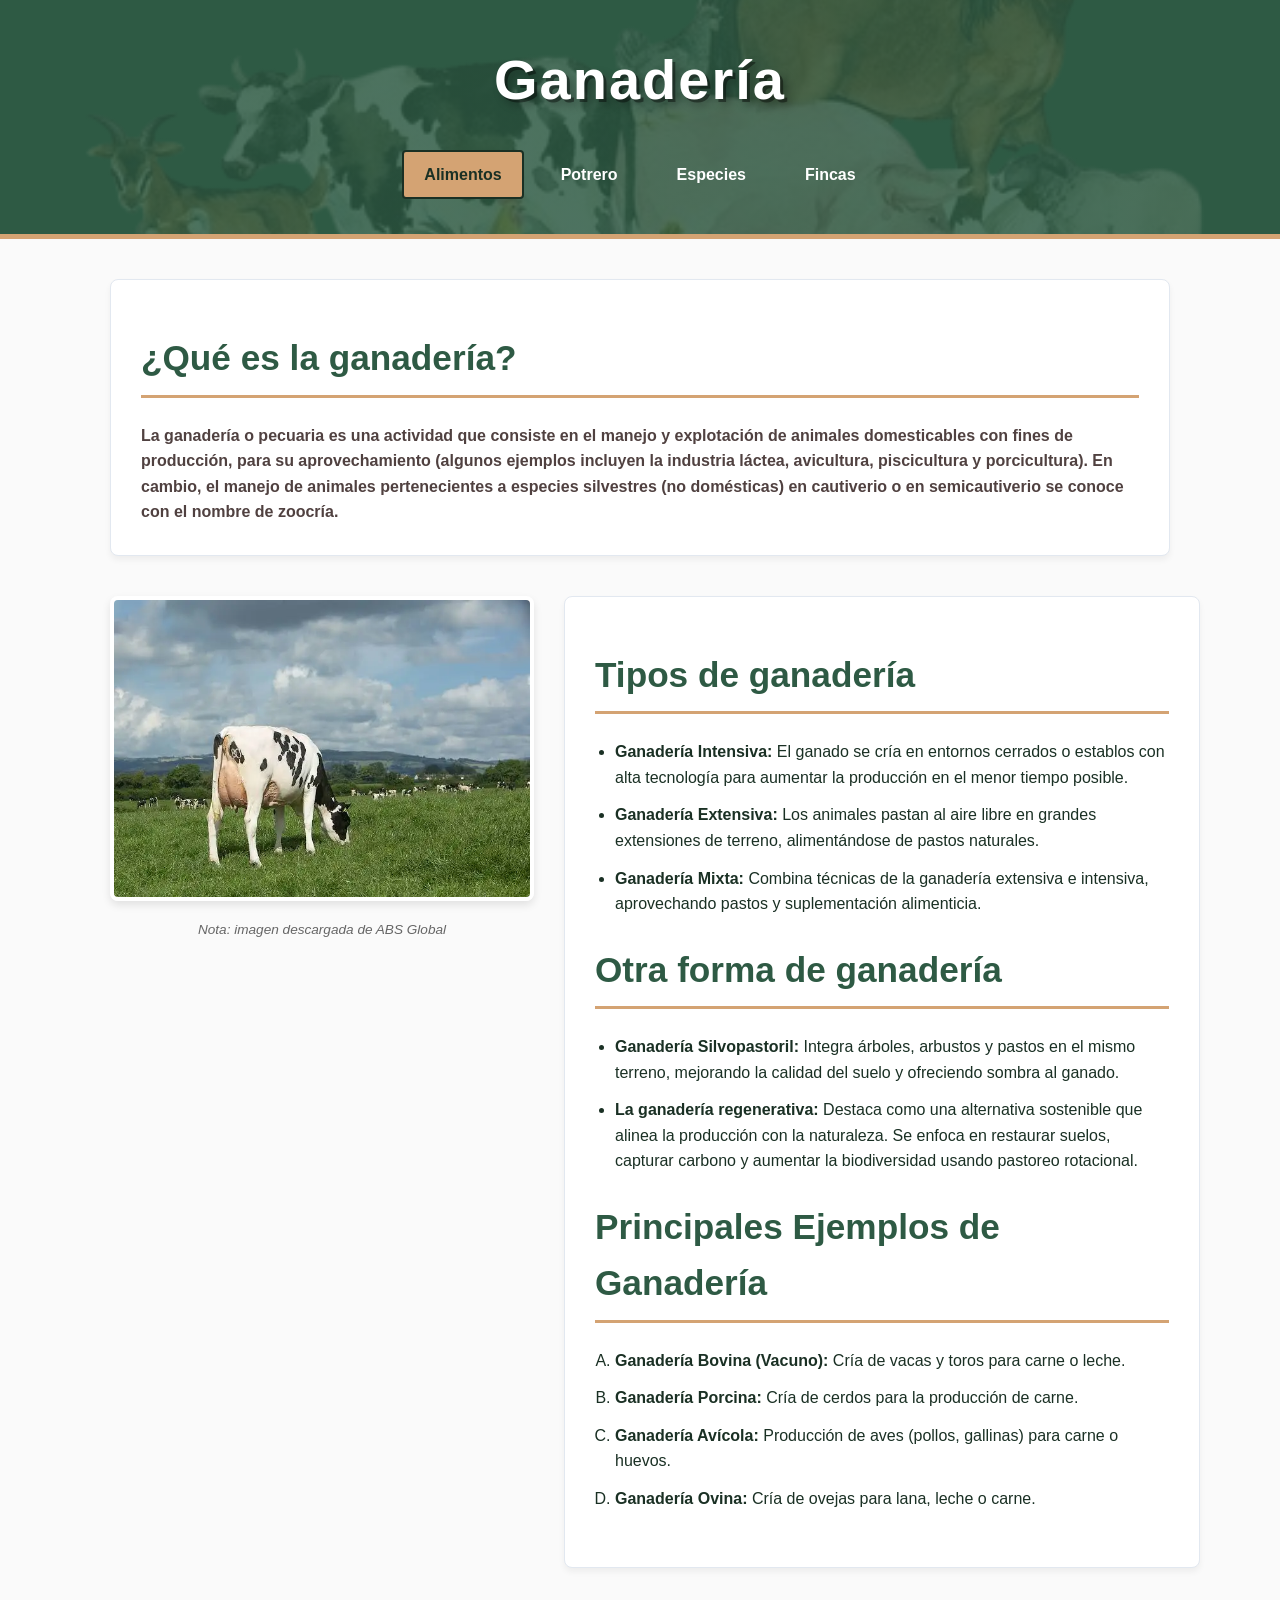
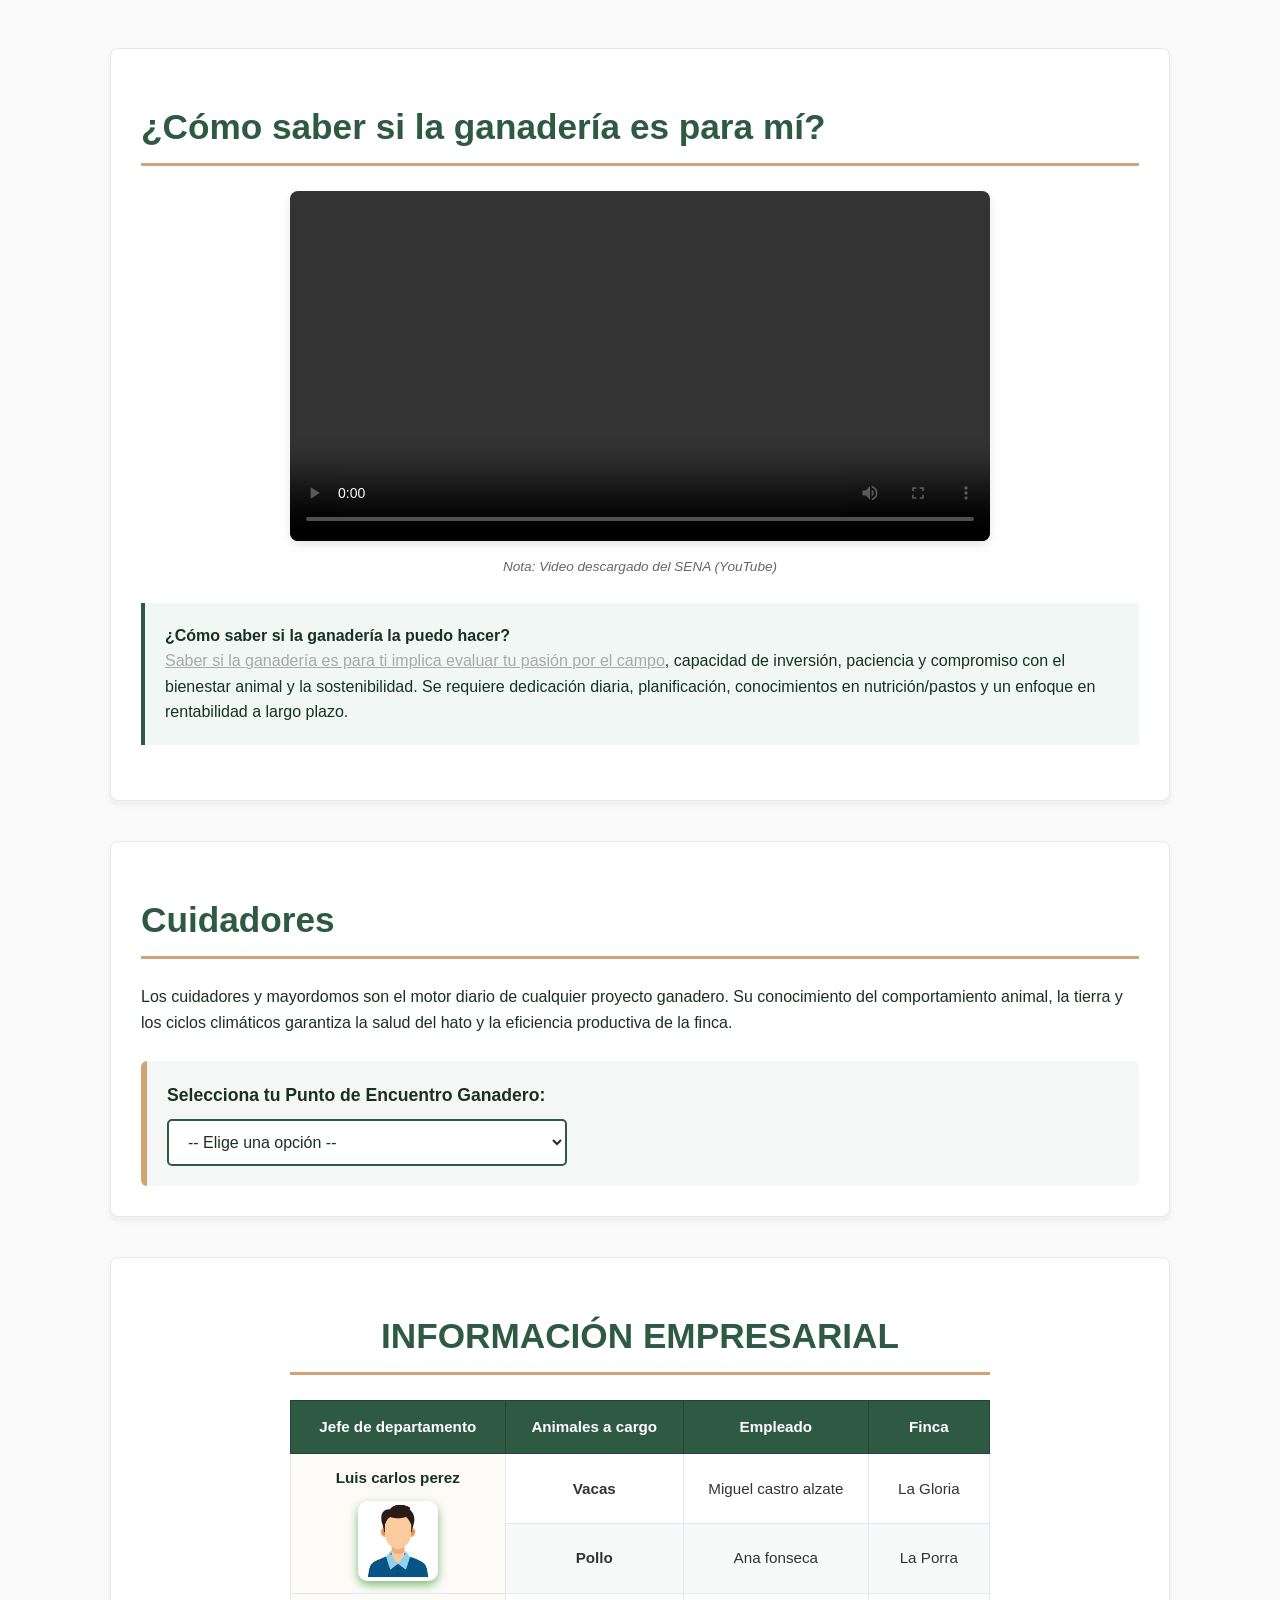
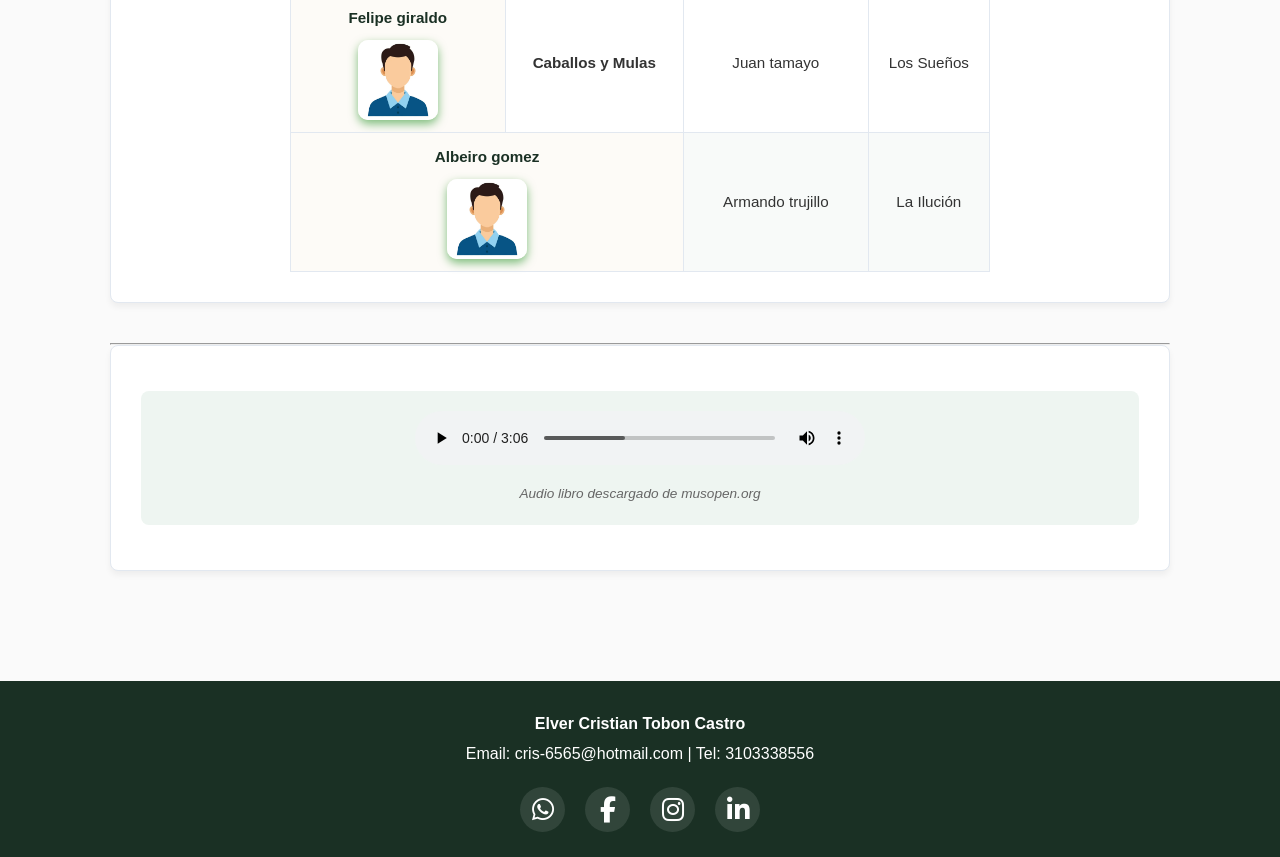
==== index.html @ 815543e6 "Es el proyecto de la pagina wed con lo visto" ====
<!DOCTYPE html>
<html lang="es">
<head>
    <meta charset="UTF-8">
    <meta name="viewport" content="width=device-width, initial-scale=1.0">
    <title>Ganadería Sostenible</title>
    <link class="website-icon" type="image/png" href="imagenes/favicon2.webp">
    
    <link rel="stylesheet" href="https://cdnjs.cloudflare.com/ajax/libs/font-awesome/6.5.1/css/all.min.css">
    
    <link rel="stylesheet" href="css/estilos.css">
</head>
<body>

    <header class="main-header">
        <div class="header-overlay">
            <h1>Ganadería</h1>
            <nav class="nav-bar">
                <a href="index.html" class="active">Alimentos</a>
                <a href="tablas.html">Potrero</a>
                <a href="listas.html">Especies</a> 
                <a href="listas.html">Fincas</a> 
            </nav>
        </div>
    </header>

    <main class="container">
        
        <section class="intro-section">
            <h2>¿Qué es la ganadería?</h2>
            <article class="intro-text">
                <p id="parrafo1">
                    La ganadería o pecuaria es una actividad que consiste en el manejo y explotación de animales domesticables con fines de producción, para su aprovechamiento (algunos ejemplos incluyen la industria láctea, avicultura, piscicultura y porcicultura). En cambio, el manejo de animales pertenecientes a especies silvestres (no domésticas) en cautiverio o en semicautiverio se conoce con el nombre de zoocría.
                </p>
            </article>
        </section>

        <section class="grid-layout">
            <div class="media-box">
                <img src="imagenes/ganado.webp" alt="Ganado vacuno en el campo">
                <p class="caption">Nota: imagen descargada de ABS Global</p>
            </div>
            
            <article class="info-box">
                <h2>Tipos de ganadería</h2>
                <ul>
                    <li><strong>Ganadería Intensiva:</strong> El ganado se cría en entornos cerrados o establos con alta tecnología para aumentar la producción en el menor tiempo posible.</li>
                    <li><strong>Ganadería Extensiva:</strong> Los animales pastan al aire libre en grandes extensiones de terreno, alimentándose de pastos naturales.</li>
                    <li><strong>Ganadería Mixta:</strong> Combina técnicas de la ganadería extensiva e intensiva, aprovechando pastos y suplementación alimenticia.</li>
                </ul>

                <h2>Otra forma de ganadería</h2>
                <ul>
                    <li><strong>Ganadería Silvopastoril:</strong> Integra árboles, arbustos y pastos en el mismo terreno, mejorando la calidad del suelo y ofreciendo sombra al ganado.</li>
                    <li><strong>La ganadería regenerativa:</strong> Destaca como una alternativa sostenible que alinea la producción con la naturaleza. Se enfoca en restaurar suelos, capturar carbono y aumentar la biodiversidad usando pastoreo rotacional.</li>
                </ul>

                <h2>Principales Ejemplos de Ganadería</h2>    
                <ol type="A">
                    <li><strong>Ganadería Bovina (Vacuno):</strong> Cría de vacas y toros para carne o leche.</li>
                    <li><strong>Ganadería Porcina:</strong> Cría de cerdos para la producción de carne.</li>
                    <li><strong>Ganadería Avícola:</strong> Producción de aves (pollos, gallinas) para carne o huevos.</li>
                    <li><strong>Ganadería Ovina:</strong> Cría de ovejas para lana, leche o carne.</li>
                </ol>
            </article>
        </section>

        <section class="multimedia-section">
            <h2>¿Cómo saber si la ganadería es para mí?</h2>
            
            <div class="video-container">
                <video src="video/SENA En 1 Minuto - Ganadería de precisión.mp4" controls></video>
                <p class="caption">Nota: Video descargado del SENA (YouTube)</p>
            </div>

            <div class="reflection-text">
                <p><strong>¿Cómo saber si la ganadería la puedo hacer?</strong></p>
                <p>
                    <span id="imp1">Saber si la ganadería es para ti implica evaluar tu pasión por el campo</span>, capacidad de inversión, paciencia y compromiso con el bienestar animal y la sostenibilidad. Se requiere dedicación diaria, planificación, conocimientos en nutrición/pastos y un enfoque en rentabilidad a largo plazo.
                </p>
            </div>
        </section>

        <section class="cuidadores-section">
            <h2>Cuidadores</h2>
            <p>
                Los cuidadores y mayordomos son el motor diario de cualquier proyecto ganadero. Su conocimiento del comportamiento animal, la tierra y los ciclos climáticos garantiza la salud del hato y la eficiencia productiva de la finca.
            </p>

            <div class="dropdown-box">
                <label for="puntos-encuentro"><strong>Selecciona tu Punto de Encuentro Ganadero:</strong></label>
                <select id="puntos-encuentro" name="puntos-encuentro">
                    <option value="" disabled selected>-- Elige una opción --</option>
                    <option value="bello">Bello</option>
                    <option value="copacabana">Copacabana</option>
                    <option value="caldas">Caldas</option>
                    <option value="sabaneta">Sabaneta</option>
                    <option value="san-felix">San Félix</option>
                </select>
            </div>
        </section>
        <section class="table-section">
            <table class="empresa-table">
                <caption><h2>INFORMACIÓN EMPRESARIAL</h2></caption>
                <thead>
                    <tr>
                        <th>Jefe de departamento</th>
                        <th>Animales a cargo</th>
                        <th>Empleado</th>
                        <th>Finca</th>
                    </tr>
                </thead>
                <tbody>
                    <tr>
                        <td class="boss-cell" rowspan="2">
                            Luis carlos perez <br>
                            <img class="imagenesTablas" src="imagenes/avatar.jpg" alt="Ganado">
                        </td>
                        <td><strong>Vacas</strong></td>
                        <td>Miguel castro alzate</td>
                        <td>La Gloria</td>
                    </tr>
                    <tr>
                        <td><strong>Pollo</strong></td>
                        <td>Ana fonseca</td>
                        <td>La Porra</td>
                    </tr>
                    <tr>
                        <td class="boss-cell">
                            Felipe giraldo <br>
                            <img class="imagenesTablas" src="imagenes/avatar.jpg" alt="Ganado">
                        </td>
                        <td><strong>Caballos y Mulas</strong></td>
                        <td>Juan tamayo</td>
                        <td>Los Sueños</td>
                    </tr>
                    <tr>
                        <td class="boss-cell" colspan="2">
                            Albeiro gomez <br>
                            <img class="imagenesTablas" src="imagenes/avatar.jpg" alt="Ganado">
                        </td>
                        <td>Armando trujillo</td>
                        <td>La Ilución</td>
                    </tr>
                </tbody>
            </table>
        </section>
        
        <hr>

        <section class="audio-section">
            <div class="audio-container">
                <audio src="audio/01.mp3" controls></audio>
                <p class="caption">Audio libro descargado de musopen.org</p>
            </div>
        </section>

    </main>

    <footer class="main-footer">
        <p><strong>Elver Cristian Tobon Castro</strong></p>
        <p>Email: cris-6565@hotmail.com | Tel: 3103338556</p>
        
        <div class="social-networks">
            <a href="https://wa.me/573103338556" target="_blank" class="icon-whatsapp" title="WhatsApp">
                <i class="fa-brands fa-whatsapp"></i>
            </a>
            <a href="https://facebook.com" target="_blank" class="icon-facebook" title="Facebook">
                <i class="fa-brands fa-facebook-f"></i>
            </a>
            <a href="https://instagram.com" target="_blank" class="icon-instagram" title="Instagram">
                <i class="fa-brands fa-instagram"></i>
            </a>
            <a href="https://linkedin.com" target="_blank" class="icon-linkedin" title="LinkedIn">
                <i class="fa-brands fa-linkedin-in"></i>
            </a>
        </div>
    </footer>

</body>
</html>
---- css/estilos.css ----
/* 1. CONFIGURACIÓN GENERAL Y EL MODELO DE CAJAS*/
:root {
    --color-principal: #2E5A44;  /* Verde bosque */
    --color-secundario: #D4A373; /* Tono tierra/madera */
    --color-oscuro: #1A3024;     /* Verde muy oscuro para texto */
    --color-claro: #FAFAFA;      /* Fondo casi blanco */
    --color-tarjeta: #FFFFFF;    /* Blanco puro para cajas */
    --fuente: 'Segoe UI', Tahoma, Geneva, Verdana, sans-serif;
}

* {
    box-sizing: border-box;
    margin: 0;
    padding: 0;
}

body {
    font-family: var(--fuente);
    background-color: var(--color-claro);
    color: var(--color-oscuro);
    line-height: 1.6;
}

.container {
    max-width: 1100px;
    margin: 0 auto; 
    padding: 20px;  
}

/*2. ENCABEZADO Y NAVEGACIÓN*/
header, .main-header {
    background-color: var(--color-principal);
    background-image: linear-gradient(rgba(46, 90, 68, 0.85), rgba(46, 90, 68, 0.85)), url("../imagenes/animalesgranjabannersinfondo.png");
    background-size: cover;
    background-position: center;
    background-repeat: no-repeat;
    color: white;
    text-align: center;
    display: flex;
    flex-direction: column;
    align-items: center;
    padding: 35px 10px; 
    margin-bottom: 20px; 
    border-bottom: 5px solid var(--color-secundario); 
}

.main-header h1 {
    font-size: 3.5rem;
    margin-bottom: 25px; 
    letter-spacing: 2px;
    text-shadow: 3px 3px 0px rgba(0, 0, 0, 0.4), 6px 6px 10px rgba(0, 0, 0, 0.3);
}

#imglogo {
    width: 100%;
    max-width: 400px;
    height: auto;
    margin-bottom: 10px;
}

.nav-bar {
    display: flex;
    justify-content: center;
    gap: 15px;
    width: 100%;
}

.nav-bar a {
    color: white;
    text-decoration: none;
    font-weight: bold;
    transition: all 0.3s ease;
    padding: 10px 20px; 
    border: 2px solid transparent; 
    border-radius: 4px;
}

.nav-bar a:hover, .nav-bar a.active {
    background-color: var(--color-secundario);
    color: var(--color-oscuro);
    border: 2px solid var(--color-oscuro); 
}

#parrafo1 {
    color: rgb(80, 65, 64);
    font-weight: bold;
    font-family: Verdana, Geneva, Tahoma, sans-serif;
}

#imp1 {
    text-decoration: underline;
    color: darkgray;
}

/* 3. SECCIONES Y TARJETAS*/
h2 {
    font-size: 2.2rem;
    color: var(--color-principal);
    padding-bottom: 8px;
    margin-top: 20px;    
    margin-bottom: 25px; 
    border-bottom: 3px solid var(--color-secundario); 
}

.intro-section, .info-box, .cuidadores-section, .multimedia-section, .audio-section, .table-section {
    background: var(--color-tarjeta);
    border-radius: 8px;
    box-shadow: 0 4px 6px rgba(0,0,0,0.05);
    padding: 30px;       
    margin-bottom: 40px; 
    border: 1px solid #e2e8f0; 
}

.info-box ul, .info-box ol {
    margin-left: 20px;
    margin-bottom: 25px;
}

.info-box li {
    margin-bottom: 12px; 
}

/* 4. MAQUETACIÓN DE LA TABLA E IMÁGENES INTERNAS*/
.imagenesTablas {
    display: block;
    width: 80px;          
    height: 80px;
    object-fit: cover;      
    margin: 10px auto 0 auto;
    border-radius: 10px;    
    box-shadow: 0px 4px 10px rgba(0, 128, 0, 0.5); 
}

.table-section {
    overflow-x: auto; 
}

.empresa-table {
    width: 100%;
    border-collapse: collapse;
    margin-top: 15px;
    font-size: 0.95rem;
    background-color: white;
    max-width: 700px;
    margin: 0 auto;
}

.empresa-table th {
    background-color: var(--color-principal);
    color: white;
    font-weight: bold;
    padding: 14px;
    text-align: center;
    border: 1px solid #234433;
}

.empresa-table td {
    padding: 12px;
    border: 1px solid #e2e8f0;
    color: #333;
    vertical-align: middle;
    text-align: center;
}

.empresa-table tbody tr:nth-child(even) {
    background-color: #f8faf9;
}

.empresa-table .boss-cell {
    font-weight: bold;
    background-color: #fdfbf7;
    color: var(--color-oscuro);
    text-align: center;
    border: 1px solid #e2e8f0;
}

/* 5.MODELO DE CAJAS*/
.dropdown-box {
    background-color: #f4f7f5;
    border-radius: 6px;
    margin-top: 25px;    
    padding: 20px;       
    border-left: 6px solid var(--color-secundario); 
}

.dropdown-box label {
    display: block;
    margin-bottom: 10px; 
    font-size: 1.1rem;
}

.dropdown-box select {
    width: 100%;
    max-width: 400px;
    font-size: 1rem;
    background-color: white;
    color: var(--color-oscuro);
    outline: none;
    cursor: pointer;
    transition: all 0.3s ease;
    padding: 12px 15px;  
    border: 2px solid var(--color-principal); 
    border-radius: 5px;
}

.dropdown-box select:focus {
    border-color: var(--color-secundario); 
    box-shadow: 0 0 8px rgba(212, 163, 115, 0.4);
}

.reflection-text {
    background-color: #f0f7f4;
    margin: 25px 0;      
    padding: 20px;       
    border-left: 4px solid var(--color-principal); 
}

/* 6. MULTIMEDIA*/
.media-box img {
    width: 100%; 
    height: auto;
    border-radius: 8px;
    border: 4px solid white; 
    box-shadow: 0 4px 8px rgba(0,0,0,0.1);
}

.video-container video {
    width: 100%; 
    max-width: 700px;
    display: block;
    border-radius: 8px;
    box-shadow: 0 4px 8px rgba(0,0,0,0.1);
    margin: 15px auto; 
}

.audio-container {
    text-align: center;
    background: #eef5f1;
    border-radius: 8px;
    margin: 15px 0;
    padding: 20px;
}

.audio-container audio {
    width: 100%;
    max-width: 450px;
}

.caption {
    font-size: 0.85rem;
    color: #666;
    text-align: center;
    font-style: italic;
    margin-top: 10px;
}

/* 7. PIE DE PÁGINA Y ICONOS DE REDES SOCIALES (Corregido)*/
.main-footer {
    background-color: var(--color-oscuro);
    color: white;
    text-align: center;
    padding: 25px 10px;
    margin-top: 50px; 
}

.main-footer p {
    margin: 5px 0;
}

.social-networks {
    display: flex;
    justify-content: center;
    gap: 20px;
    margin-top: 20px;
}

.social-networks a {
    color: white;
    font-size: 1.6rem;
    text-decoration: none;
    width: 45px;
    height: 45px;
    display: flex;
    align-items: center;
    justify-content: center;
    border-radius: 50%;
    background-color: rgba(255, 255, 255, 0.1);
    transition: transform 0.3s ease, background-color 0.3s ease;
}

.social-networks a.icon-whatsapp:hover { background-color: #25D366; transform: translateY(-4px); }
.social-networks a.icon-instagram:hover { background-color: #E1306C; transform: translateY(-4px); }
.social-networks a.icon-facebook:hover { background-color: #1877F2; transform: translateY(-4px); }
.social-networks a.icon-linkedin:hover { background-color: #0077B5; transform: translateY(-4px); }

/* 8. GRID Y RESPONSIVO*/
.grid-layout {
    display: grid;
    grid-template-columns: 1fr;
    gap: 30px;
    margin-bottom: 40px;
}

@media (min-width: 768px) {
    .grid-layout {
        grid-template-columns: 40% 60%; 
        align-items: start;
    }
}
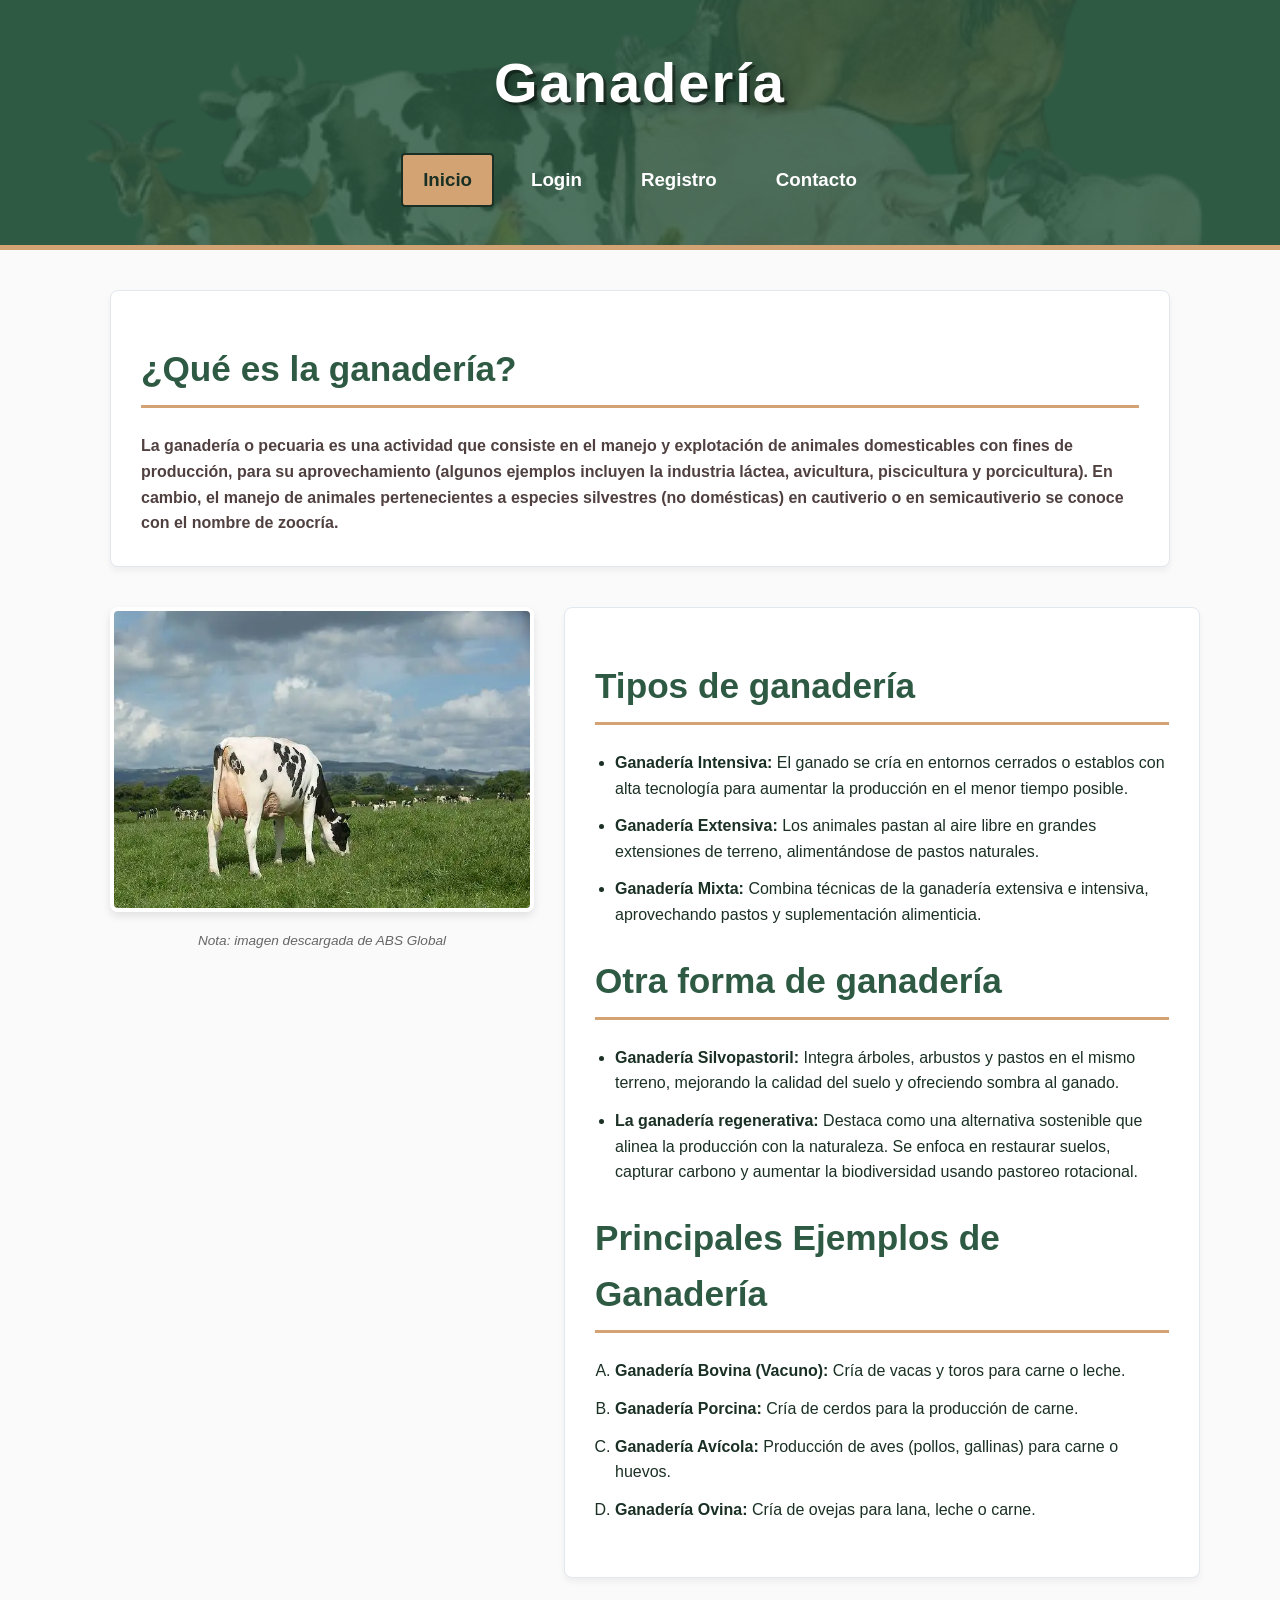
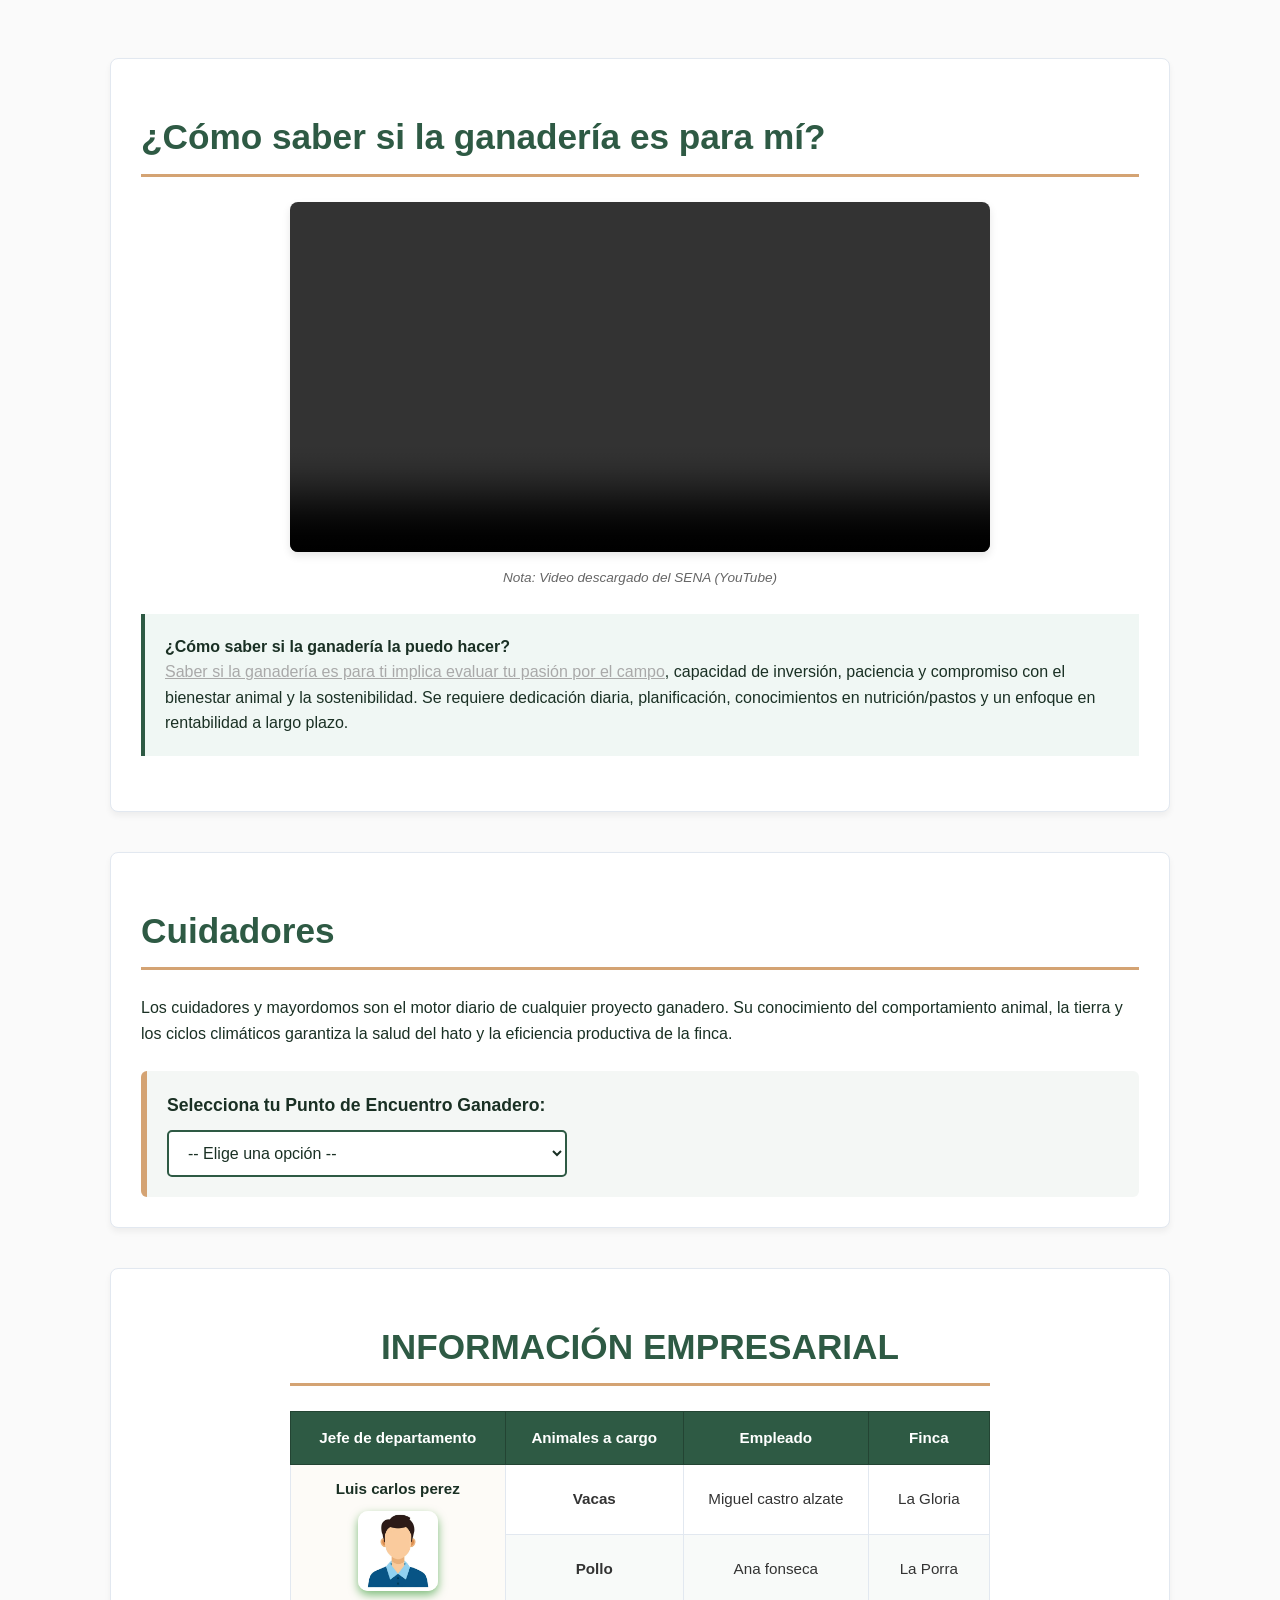
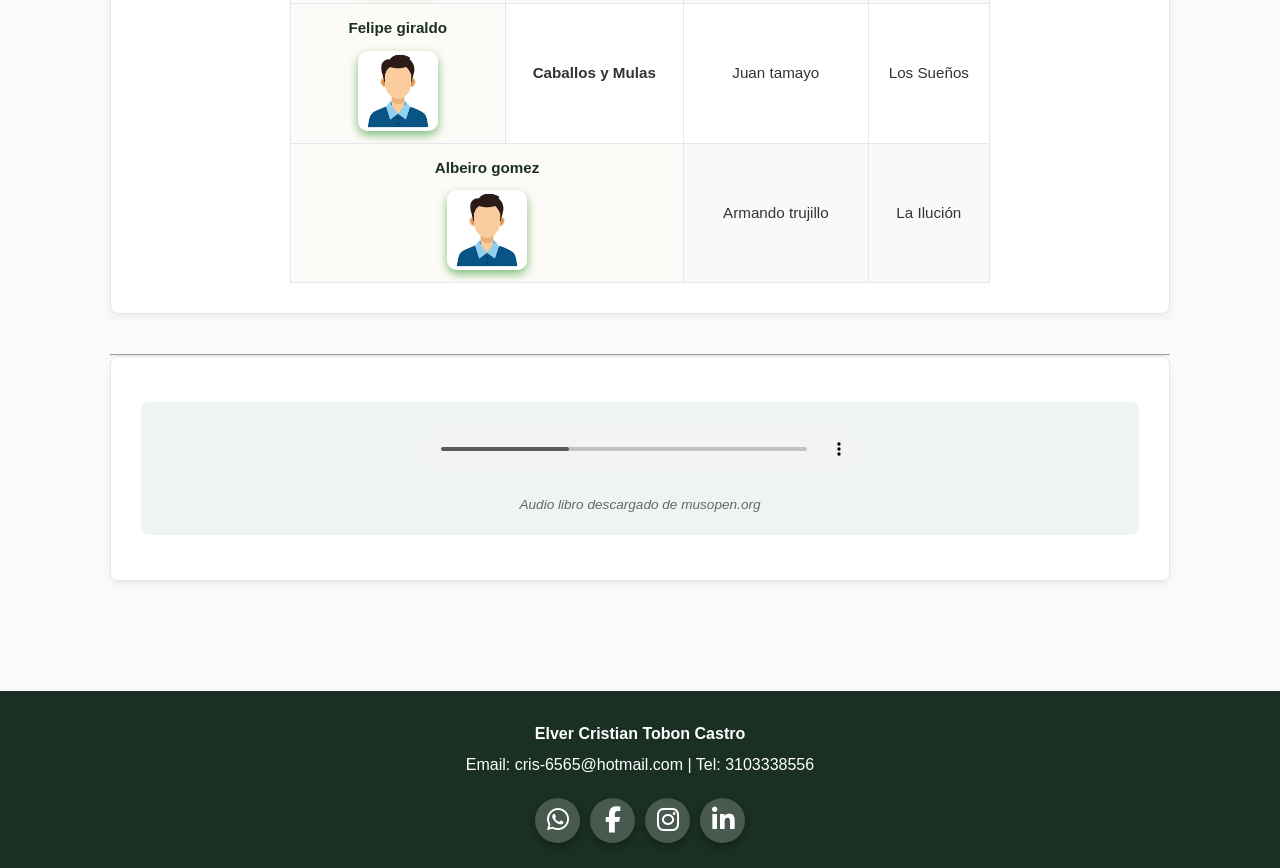
==== commit b3e61bc1: "CorrecionesProyectoGanaderia" ====
--- a/index.html
+++ b/index.html
@@ -4,10 +4,8 @@
     <meta charset="UTF-8">
     <meta name="viewport" content="width=device-width, initial-scale=1.0">
     <title>Ganadería Sostenible</title>
-    <link class="website-icon" type="image/png" href="imagenes/favicon2.webp">
-    
+    <link rel="icon" type="image/webp" href="./imagenes/favicon2.webp">
     <link rel="stylesheet" href="https://cdnjs.cloudflare.com/ajax/libs/font-awesome/6.5.1/css/all.min.css">
-    
     <link rel="stylesheet" href="css/estilos.css">
 </head>
 <body>
@@ -16,11 +14,12 @@
         <div class="header-overlay">
             <h1>Ganadería</h1>
             <nav class="nav-bar">
-                <a href="index.html" class="active">Alimentos</a>
-                <a href="tablas.html">Potrero</a>
-                <a href="listas.html">Especies</a> 
-                <a href="listas.html">Fincas</a> 
+                <a href="index.html" class="active"><h3>Inicio</h3></a>
+                <a href="login.html"><h3>Login</h3></a>
+                <a href="registro.html"><h3>Registro</h3></a> 
+                <a href="contacto.html"><h3>Contacto</h3></a> 
             </nav>
+
         </div>
     </header>
 
--- a/css/estilos.css
+++ b/css/estilos.css
@@ -30,7 +30,7 @@
 /*2. ENCABEZADO Y NAVEGACIÓN*/
 header, .main-header {
     background-color: var(--color-principal);
-    background-image: linear-gradient(rgba(46, 90, 68, 0.85), rgba(46, 90, 68, 0.85)), url("../imagenes/animalesgranjabannersinfondo.png");
+    background-image: url("../imagenes/animalesgranjabannersinfondo.png");
     background-size: cover;
     background-position: center;
     background-repeat: no-repeat;
@@ -42,6 +42,27 @@
     padding: 35px 10px; 
     margin-bottom: 20px; 
     border-bottom: 5px solid var(--color-secundario); 
+    
+    /* ⚠️ AQUÍ: Punto de referencia para cualquier elemento absoluto que vaya adentro */
+    position: relative;
+    min-height: 250px; 
+}
+
+/* ⚠️ AQUÍ: Capa absoluta que flota sobre el banner y le da el tinte verde transparente */
+.header-overlay {
+    position: absolute;
+    top: 0;
+    left: 0;
+    width: 100%;
+    height: 100%;
+    background-color: rgba(46, 90, 68, 0.85); 
+    
+    /* Centramos el h1 y el nav dentro de la capa flotante */
+    display: flex;
+    flex-direction: column;
+    align-items: center;
+    justify-content: center;
+    padding: 20px;
 }
 
 .main-header h1 {
@@ -254,7 +275,7 @@
     margin-top: 10px;
 }
 
-/* 7. PIE DE PÁGINA Y ICONOS DE REDES SOCIALES (Corregido)*/
+/* 7. PIE DE PÁGINA Y ICONOS DE REDES SOCIALES*/
 .main-footer {
     background-color: var(--color-oscuro);
     color: white;
@@ -270,8 +291,11 @@
 .social-networks {
     display: flex;
     justify-content: center;
-    gap: 20px;
-    margin-top: 20px;
+    gap: 10px;
+    margin-top: 20px; 
+    /*eliminacion de fixed por que se pierde en el fondo*/
+    position: static;
+
 }
 
 .social-networks a {
@@ -284,7 +308,8 @@
     align-items: center;
     justify-content: center;
     border-radius: 50%;
-    background-color: rgba(255, 255, 255, 0.1);
+    background-color: rgba(255, 255, 255, 0.2); /* Subido un poco el fondo para que resalte más en pantalla */
+    box-shadow: 0 4px 8px rgba(0,0,0,0.3);
     transition: transform 0.3s ease, background-color 0.3s ease;
 }
 
@@ -306,4 +331,10 @@
         grid-template-columns: 40% 60%; 
         align-items: start;
     }
+}
+
+/* Corrección de color para las páginas internas */
+.header-overlay h2 {
+    color: #ffffff;
+    text-shadow: 2px 2px 5px rgba(0, 0, 0, 0.7);
 }
